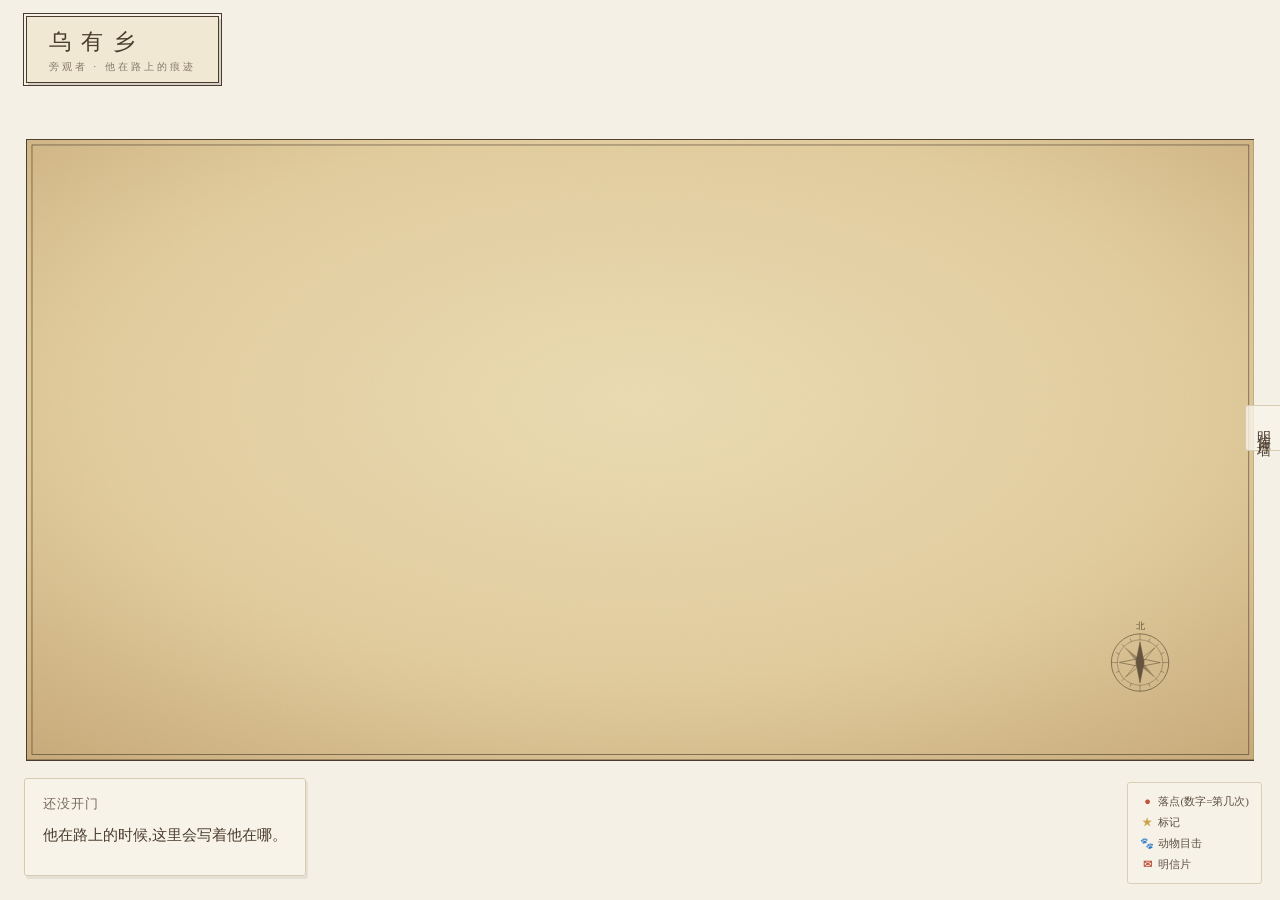
==== frontend/assets/nowhere/index.html @ 9dd32d0a "feat: integrate Nowhere travel into web and Android" ====
<!DOCTYPE html>
<html lang="zh">
<head>
<meta charset="utf-8">
<title>乌有乡 · 旁观者</title>
<style>
  :root{
    --paper:#f5f0e6; --sea:#eee3cb; --ink:#4a3b2c; --cinnabar:#b5442c;
    --line:#d8cbb0; --card:#f9f4eacc;
  }
  *{box-sizing:border-box;margin:0;padding:0}
  html,body{height:100%;overflow:hidden;background:var(--paper);
    font-family:"Songti SC","STSong","SimSun","Noto Serif CJK SC",serif;color:var(--ink)}
  #skycap{position:fixed;top:0;left:0;right:0;height:4px;z-index:5;transition:background 2s}
  #brand{position:fixed;top:16px;left:26px;z-index:5;pointer-events:none;
    background:#f1e8d4;border:1.5px solid var(--ink);outline:0.5px solid var(--ink);outline-offset:2px;
    padding:10px 22px 8px;box-shadow:2px 3px 0 #0002}
  #brand .t{font-family:"Kaiti","STKaiti","KaiTi_GB2312",serif;font-size:22px;letter-spacing:10px}
  #brand .s{font-size:10px;letter-spacing:3px;opacity:.65;margin-top:3px;text-align:center}
  #mapwrap{position:fixed;inset:0;display:flex;align-items:center;justify-content:center}
  #map{width:min(96vw,178vh);height:auto;max-height:92vh}
  #tip{position:fixed;z-index:20;display:none;pointer-events:none;
    background:#fffdf7;border:1px solid var(--ink);border-radius:2px;
    padding:6px 10px;font-size:12px;line-height:1.7;box-shadow:2px 3px 0 #0002;max-width:260px}
  #tip .zh{font-family:"Kaiti","STKaiti",serif;font-size:14px}
  #tip .dim{opacity:.65;font-size:11px}
  #legend{position:fixed;right:18px;bottom:16px;z-index:5;background:var(--card);
    border:1px solid var(--line);border-radius:3px;padding:8px 12px;font-size:11px;
    line-height:1.9;opacity:.9}
  #legend b{display:inline-block;width:14px;text-align:center;margin-right:4px}
  #now{position:fixed;left:24px;bottom:24px;max-width:420px;z-index:6;
    background:var(--card);backdrop-filter:blur(2px);
    border:1px solid var(--line);border-radius:3px;padding:16px 18px;
    box-shadow:2px 3px 0 #0001;transition:background 2s}
  #now .meta{font-size:13px;letter-spacing:1px;opacity:.75;margin-bottom:8px}
  #now .text{font-size:15px;line-height:1.9;max-height:38vh;overflow:auto}
  #now .stats{margin-top:10px;font-size:12px;opacity:.7}
  #wallbtn{position:fixed;right:0;top:45%;z-index:6;writing-mode:vertical-rl;
    background:var(--card);border:1px solid var(--line);border-right:none;
    padding:14px 8px;cursor:pointer;font-size:14px;letter-spacing:4px;border-radius:3px 0 0 3px}
  #wall{position:fixed;top:0;right:0;bottom:0;width:min(560px,92vw);z-index:8;
    background:var(--paper);border-left:1px solid var(--line);
    transform:translateX(100%);transition:transform .35s;overflow:auto;padding:22px}
  #wall.open{transform:none}
  #wall .wallhead{display:flex;align-items:center;gap:14px;margin-bottom:14px}
  #wall .backbtn{cursor:pointer;border:1px solid var(--line);background:#fffdf7;
    padding:6px 12px;font:inherit;font-size:13px;border-radius:2px}
  #wall .backbtn:hover{background:#f3ead6}
  #wall h2{font-size:16px;letter-spacing:3px;font-weight:normal}
  .grid{display:grid;grid-template-columns:1fr 1fr;gap:14px}
  .mini{cursor:pointer;border:1px solid var(--line);background:#fffdf7;padding:6px;
    transform:rotate(var(--tilt));box-shadow:1px 2px 0 #0001}
  .mini svg,.mini img{width:100%;height:auto;display:block}
  .mini .cap{font-size:12px;padding:6px 2px 2px;opacity:.8}
  #flip{position:fixed;inset:0;z-index:9;display:none;align-items:center;justify-content:center;
    background:#3a322655}
  #flip.open{display:flex}
  .card{width:min(680px,90vw);background:#fffdf7;border:1px solid var(--line);
    padding:18px;box-shadow:3px 6px 0 #0002;max-height:92vh;overflow:auto}
  .card svg,.card img{width:100%;height:auto;display:block}
  .back .words{font-size:16px;line-height:2;margin:14px 0;white-space:pre-wrap}
  .stamp{display:inline-block;border:2px solid var(--cinnabar);border-radius:50%;
    color:var(--cinnabar);font-size:12px;padding:10px 14px;transform:rotate(-8deg);
    text-align:center;line-height:1.6}
  .replies{margin-top:12px;font-size:13px;border-top:1px dashed var(--line);padding-top:8px}
  .replies .r{margin:4px 0}
  .replybox{display:flex;gap:8px;margin-top:10px}
  .replybox input{flex:1;background:#fffdf7;border:1px solid var(--line);padding:8px;
    font:inherit;font-size:14px}
  .replybox button{background:var(--cinnabar);color:#fffdf7;border:none;padding:8px 16px;
    font:inherit;cursor:pointer}
  .flipbar{display:flex;justify-content:space-between;margin-top:12px;font-size:13px}
  .flipbar span{cursor:pointer;text-decoration:underline;opacity:.8}
</style>
</head>
<body>
<div id="skycap"></div>
<div id="brand"><div class="t">乌有乡</div><div class="s">旁观者 · 他在路上的痕迹</div></div>
<div id="mapwrap"><svg id="map" viewBox="-14 -10 1028 520" preserveAspectRatio="xMidYMid meet"></svg></div>
<div id="tip"></div>
<div id="legend">
  <div><b style="color:#b5442c">●</b>落点(数字=第几次)</div>
  <div><b style="color:#c89b3c">★</b>标记</div>
  <div><b style="color:#7a6a4f">🐾</b>动物目击</div>
  <div><b style="color:#b5442c">✉</b>明信片</div>
</div>
<div id="now">
  <div class="meta" id="nowmeta">还没开门</div>
  <div class="text" id="nowtext">他在路上的时候,这里会写着他在哪。</div>
  <div class="stats" id="nowstats"></div>
</div>
<div id="wallbtn">明信片墙</div>
<div id="wall">
  <div class="wallhead"><button class="backbtn" id="wallback">← 返回地图</button><h2>明信片墙 · 寄回家的</h2></div>
  <div class="grid" id="wallgrid"></div>
</div>
<div id="flip"><div class="card" id="flipcard"></div></div>
<script>window.__atherloomToolPersona=new URLSearchParams(location.search).get("persona_id")||"__default__";</script>
<script src="/assets/standalone.js"></script>
<script src="static/world110m.js"></script>
<script>
if(typeof WORLD_COUNTRIES==="undefined")window.WORLD_COUNTRIES=[];
if(typeof WORLD_ROADS==="undefined")window.WORLD_ROADS=[];
if(typeof WORLD_RIVERS==="undefined")window.WORLD_RIVERS=[];
if(typeof WORLD_LAKES==="undefined")window.WORLD_LAKES=[];
if(typeof WORLD_TERRAIN==="undefined")window.WORLD_TERRAIN=[];
if(typeof WORLD_CITIES==="undefined")window.WORLD_CITIES=[];
</script>
<script>
const $=id=>document.getElementById(id);
const W=1000,H=500;
const proj=(lat,lon)=>[(lon+180)/360*W,(90-lat)/180*H];
const NS="http://www.w3.org/2000/svg";
const INK="#4a3b2c";
const KAITI='"Kaiti","STKaiti","KaiTi_GB2312",serif';
const mulberry=a=>()=>{a|=0;a=a+0x6D2B79F5|0;let t=Math.imul(a^a>>>15,1|a);
  t=t+Math.imul(t^t>>>7,61|t)^t;return((t^t>>>14)>>>0)/4294967296};
const hash=s=>{let h=0;for(const ch of s)h=(h*31+ch.codePointAt(0))|0;return h};

/* ── 悬浮信息卡 ──────────────────────────────── */
const tip=$("tip");
function bindTip(el,htmlFn){
  el.addEventListener("mouseenter",()=>{tip.innerHTML=htmlFn();tip.style.display="block";});
  el.addEventListener("mousemove",e=>{
    const pad=14,r=tip.getBoundingClientRect();
    let x=e.clientX+pad,y=e.clientY+pad;
    if(x+r.width>innerWidth-8)x=e.clientX-r.width-pad;
    if(y+r.height>innerHeight-8)y=e.clientY-r.height-pad;
    tip.style.left=x+"px";tip.style.top=y+"px";});
  el.addEventListener("mouseleave",()=>tip.style.display="none");
}

/* ── 天色:他的钟点 → 色带/天光 ─────────────────── */
function skyColors(h){
  if(h>=5&&h<8)  return ["#f3ddc9","#fdf6ec"];
  if(h>=8&&h<11) return ["#f0d9a8","#fdf3df"];
  if(h>=11&&h<16)return ["#ecd28f","#fdf1d8"];
  if(h>=16&&h<20)return ["#d9a6b8","#f7e4e0"];
  return ["#3a4666","#e9e4da"];
}
function phaseOf(h){return (h>=5&&h<8)?"dawn":(h>=8&&h<17)?"day":(h>=17&&h<20)?"dusk":"night";}

/* ── 小工具 ─────────────────────────────────── */
function mk(tag,attrs,parent){const e=document.createElementNS(NS,tag);
  for(const k in attrs)e.setAttribute(k,attrs[k]);(parent||$("map")).appendChild(e);return e;}
function seg(g,d,stroke,w,extra){const p=mk("path",Object.assign({d,fill:"none",
  stroke:stroke||INK,"stroke-width":w||0.5,"stroke-linecap":"round"},extra||{}),g);return p;}

/* ── 手绘地貌符号 ────────────────────────────── */
function symMtn(g,x,y,s,snow){
  seg(g,`M${x-5*s},${y+3*s} L${x},${y-4*s} L${x+5*s},${y+3*s}`,INK,0.7);
  seg(g,`M${x+1.5*s},${y+3*s} L${x+3.5*s},${y-1*s} L${x+6*s},${y+3*s}`,INK,0.5);
  seg(g,`M${x+0.8*s},${y-1.6*s} L${x+2.2*s},${y+0.4*s}`,INK,0.35);
  seg(g,`M${x+1.6*s},${y-0.2*s} L${x+3*s},${y+1.6*s}`,INK,0.35);
  if(snow)seg(g,`M${x-1.6*s},${y-1.2*s} L${x},${y-4*s} L${x+1.6*s},${y-1.2*s} L${x+0.6*s},${y-0.6*s} L${x-0.6*s},${y-0.6*s} Z`,INK,0.4,{fill:"#fffdf7"});
}
function symTree(g,x,y,s){
  seg(g,`M${x},${y+3*s} L${x},${y-0.5*s}`,INK,0.6);
  seg(g,`M${x-2.2*s},${y+0.4*s} L${x},${y-4*s} L${x+2.2*s},${y+0.4*s} Z`,INK,0.5,{fill:"#5a6b4a","fill-opacity":.35});
}
function symDune(g,x,y,s){
  seg(g,`M${x-4*s},${y} Q${x},${y-2.4*s} ${x+4*s},${y}`,INK,0.5);
  seg(g,`M${x-2.6*s},${y+1.6*s} Q${x},${y-0.2*s} ${x+2.6*s},${y+1.6*s}`,INK,0.35);
}
function symWave(g,x,y,s){
  seg(g,`M${x-4*s},${y} Q${x-2*s},${y-2*s} ${x},${y} T${x+4*s},${y}`,INK,0.5);
}
function symHouse(g,x,y,s){
  seg(g,`M${x-2.4*s},${y+2.4*s} L${x-2.4*s},${y-0.6*s} L${x+2.4*s},${y-0.6*s} L${x+2.4*s},${y+2.4*s}`,INK,0.5);
  seg(g,`M${x-3*s},${y-0.6*s} L${x},${y-3.4*s} L${x+3*s},${y-0.6*s}`,INK,0.6);
}
function symGrass(g,x,y,s){
  seg(g,`M${x-1.6*s},${y+1.6*s} Q${x-1.8*s},${y-1*s} ${x-2.4*s},${y-2*s}`,INK,0.45);
  seg(g,`M${x},${y+1.6*s} Q${x},${y-1.4*s} ${x},${y-2.6*s}`,INK,0.45);
  seg(g,`M${x+1.6*s},${y+1.6*s} Q${x+1.8*s},${y-1*s} ${x+2.4*s},${y-2*s}`,INK,0.45);
}
const SURF_SYM={rock:"mtn",forest:"tree",sand:"dune",snow:"snow",ice:"snow",
  water_ocean:"wave",water_fresh:"wave",urban:"house",wetland:"grass",grass:"grass",bare:"dune"};
function drawSym(g,kind,x,y,s){
  if(kind==="mtn")symMtn(g,x,y,s,false);
  else if(kind==="snow")symMtn(g,x,y,s,true);
  else if(kind==="tree")symTree(g,x,y,s);
  else if(kind==="dune")symDune(g,x,y,s);
  else if(kind==="wave")symWave(g,x,y,s);
  else if(kind==="house")symHouse(g,x,y,s);
  else symGrass(g,x,y,s);
}
/* 落点周围长出地貌——他走过的地方,地图有了细节 */
function scatterTerrain(g,x,y,surface,seed){
  const kind=SURF_SYM[surface]||"grass";
  const rnd=mulberry(seed);
  for(let i=0;i<7;i++){
    const a=rnd()*Math.PI*2,r=9+rnd()*11;
    drawSym(g,kind,x+Math.cos(a)*r,y+Math.sin(a)*r*0.65+4,0.75+rnd()*0.45);
  }
}

/* ── 罗盘玫瑰(右下海面) ──────────────────────── */
function drawCompass(x,y){
  const g=mk("g",{opacity:.8});
  mk("circle",{cx:x,cy:y,r:24,fill:"none",stroke:INK,"stroke-width":0.6},g);
  mk("circle",{cx:x,cy:y,r:19,fill:"none",stroke:INK,"stroke-width":0.35},g);
  for(let i=0;i<16;i++){const a=i*Math.PI/8,r1=19,r2=i%4===0?24:21.5;
    seg(g,`M${x+r1*Math.cos(a)},${y+r1*Math.sin(a)} L${x+r2*Math.cos(a)},${y+r2*Math.sin(a)}`,INK,0.4,g);}
  seg(g,`M${x},${y-17} L${x+3.4},${y} L${x},${y+17} L${x-3.4},${y} Z`,INK,0.5,{fill:INK},g);
  seg(g,`M${x-17},${y} L${x},${y+3.4} L${x+17},${y} L${x},${y-3.4} Z`,INK,0.5,{fill:"none"},g);
  seg(g,`M${x-12},${y-12} L${x},${y+2.4} L${x+12},${y+12} L${x},${y-2.4} Z`,"",0,{fill:INK,opacity:.55},g);
  seg(g,`M${x+12},${y-12} L${x},${y+2.4} L${x-12},${y+12} L${x},${y-2.4} Z`,"",0,{fill:"none",stroke:INK,"stroke-width":.4},g);
  const t=mk("text",{x:x,y:y-28,"font-size":7.5,fill:INK,"text-anchor":"middle","font-family":KAITI},g);
  t.textContent="北";
}

/* ── 地图 ─────────────────────────────────────── */
/* ── 地图:羊皮纸/手绘墨/中世纪 ───────────────── */
function drawLand(){
  const svg=$("map");
  // 羊皮纸底: 中心亮边缘暗 + 纸纹
  const defs=mk("defs",{});
  defs.innerHTML=`
    <radialGradient id="parch" cx="50%" cy="42%" r="75%">
      <stop offset="0%" stop-color="#ecdcB4"/>
      <stop offset="60%" stop-color="#e2cd9e"/>
      <stop offset="100%" stop-color="#c9ac7c"/>
    </radialGradient>
    <filter id="grain"><feTurbulence type="fractalNoise" baseFrequency="0.9" numOctaves="2" result="n"/>
      <feColorMatrix in="n" type="matrix" values="0 0 0 0 0.35 0 0 0 0 0.27 0 0 0 0 0.16 0 0 0 0.05 0"/>
      <feComposite operator="over" in2="SourceGraphic"/></filter>
    <filter id="wobble"><feTurbulence type="fractalNoise" baseFrequency="0.012" numOctaves="2" result="n"/>
      <feDisplacementMap in="SourceGraphic" in2="n" scale="2.2"/></filter>`;
  mk("rect",{x:-14,y:-10,width:1028,height:520,fill:"url(#parch)"});
  mk("rect",{x:-14,y:-10,width:1028,height:520,fill:"none",filter:"url(#grain)"});
  // 国家(虚线边界,无填充,地形透出来)
  const gl=mk("g",{id:"lg-land",filter:"url(#wobble)"});
  const glabel=mk("g",{id:"lg-clabel","pointer-events":"none"});
  WORLD_COUNTRIES.forEach((c)=>{
    const d=c.r.map(ring=>ring.map((pt,j)=>(j?"L":"M")+proj(pt[1],pt[0]).map(v=>v.toFixed(1)).join(",")).join("")+"Z").join("");
    let minx=1e9,maxx=-1e9,miny=1e9,maxy=-1e9;
    for(const ring of c.r)for(const[lo,la]of ring){
      const[px,py]=proj(la,lo);
      if(px<minx)minx=px;if(px>maxx)maxx=px;if(py<miny)miny=py;if(py>maxy)maxy=py;}
    const bw=maxx-minx,bh=maxy-miny;
    const big=bw>30||bw*bh>900;
    // 小国不画边界(中世纪没有那么多界),但留着悬浮
    const p=mk("path",{d,fill:"#d9bd8a","fill-opacity":0,stroke:INK,
      "stroke-width":big?0.5:0,"stroke-linejoin":"round","fill-rule":"evenodd",opacity:big?.75:1},gl);
    p.addEventListener("mouseenter",()=>p.setAttribute("fill-opacity","0.4"));
    p.addEventListener("mouseleave",()=>p.setAttribute("fill-opacity","0"));
    bindTip(p,()=>`<div class="zh">${c.z}</div><div class="dim">${c.n}</div>`);
    if(bw>34||bw*bh>1300){
      const[tx,ty]=proj(c.c[1],c.c[0]);
      const fs=Math.max(7,Math.min(12,bw/9));
      const t=mk("text",{x:tx,y:ty,"font-size":fs,fill:INK,"text-anchor":"middle",
        opacity:.8,"letter-spacing":2,"font-family":KAITI,
        "paint-order":"stroke",stroke:"#e6d4a6","stroke-width":2.2},glabel);
      t.textContent=c.z;
    }
  });
  // 湖泊
  const glk=mk("g",{id:"lg-lakes"});
  for(const ring of WORLD_LAKES){
    mk("path",{d:ring.map((pt,i)=>(i?"L":"M")+proj(pt[1],pt[0]).map(v=>v.toFixed(1)).join(",")).join("")+"Z",
      fill:"#d3bd90",stroke:INK,"stroke-width":0.3,opacity:.8},glk);
  }
  // 河流(墨线)
  const grv=mk("g",{id:"lg-rivers",opacity:.65});
  let rvPath="";
  for(const line of WORLD_RIVERS)
    rvPath+=line.map((pt,i)=>(i?"L":"M")+proj(pt[1],pt[0]).map(v=>v.toFixed(1)).join(",")).join("");
  seg(grv,rvPath,INK,0.35);
  // 手绘地貌符号: 山/雪/树/沙——全世界都长出来
  const gt=mk("g",{id:"lg-relief",opacity:.85});
  for(const[lo,la,k,sc]of WORLD_TERRAIN){
    const[x,y]=proj(la,lo);
    const s=sc||1;
    if(k==="m")symMtn(gt,x,y,1.1*s,false);
    else if(k==="s")symMtn(gt,x,y,1.1*s,true);
    else if(k==="t"){symTree(gt,x,y,0.85*s);symTree(gt,x+2.6,y+1.2,0.6*s);}
    else symDune(gt,x,y,0.85*s);
  }
  // 路网 = 虚线小径(中世纪没有公路,只有路)
  const rd=mk("g",{id:"lg-roads",opacity:.25});
  let rdPath="";
  for(const line of WORLD_ROADS)
    rdPath+=line.map((pt,i)=>(i?"L":"M")+proj(pt[1],pt[0]).map(v=>v.toFixed(1)).join(",")).join("");
  seg(rd,rdPath,INK,0.35,{"stroke-dasharray":"1.6,1.8"});
  // 大城市: 小房子+名
  const gcity=mk("g",{id:"lg-city"});
  for(const c of WORLD_CITIES){
    if(!c.big)continue;
    const[x,y]=proj(c.c[1],c.c[0]);
    symHouse(gcity,x,y,0.75);
    const t=mk("text",{x:x+3.4,y:y+2,"font-size":6.5,fill:INK,
      opacity:.9,"font-family":KAITI,"paint-order":"stroke",stroke:"#e6d4a6","stroke-width":1.8},gcity);
    t.textContent=c.z;
  }
  drawCompass(918,428);
  // 图框:双线
  mk("rect",{x:-14,y:-10,width:1028,height:520,fill:"none",stroke:INK,"stroke-width":1.6});
  mk("rect",{x:-9,y:-5,width:1018,height:510,fill:"none",stroke:INK,"stroke-width":0.5});
  // 数据图层
  for(const id of["lg-terrain","lg-path","lg-sight","lg-card","lg-mark","lg-pin"])
    mk("g",{id});
}

function dot(g,x,y,r,fill,stroke){const c=document.createElementNS(NS,"circle");
  c.setAttribute("cx",x);c.setAttribute("cy",y);c.setAttribute("r",r);
  c.setAttribute("fill",fill);if(stroke)c.setAttribute("stroke",stroke);
  g.appendChild(c);return c;}

/* ── 数据图层(每轮重画) ─────────────────────── */
function renderMap(hist,marks,sights,cards){
  for(const id of["lg-terrain","lg-path","lg-sight","lg-card","lg-mark","lg-pin"])
    $(id).replaceChildren();
  // 落点地貌(先画,垫在图钉下)
  for(const l of hist.landings||[]){const[x,y]=proj(l.lat,l.lon);
    scatterTerrain($("lg-terrain"),x,y,l.surface,hash(l.place));}
  // path
  const pts=(hist.path||[]).map(s=>proj(s.lat,s.lon));
  if(pts.length>1){const pl=mk("polyline",{
    points:pts.map(p=>p.map(v=>v.toFixed(1)).join(",")).join(" "),
    fill:"none",stroke:INK,"stroke-width":0.8,opacity:.55,"stroke-dasharray":"2.5,2"},$("lg-path"));}
  // 动物爪印
  for(const s of sights){const[x,y]=proj(s.lat,s.lon);
    const g=$("lg-sight");
    const c1=dot(g,x,y,1.2,"#7a6a4f");dot(g,x-1.6,y-1.6,.7,"#7a6a4f");dot(g,x+1.6,y-1.6,.7,"#7a6a4f");
    const dist=s.distance_m?(s.distance_m>=1000?(s.distance_m/1000).toFixed(1)+"km":s.distance_m+"m"):"?";
    bindTip(c1,()=>`<div class="zh">🐾 ${s.common_name||s.name}</div><div class="dim">${dist} · ${s.seen_at||""}</div>`);}
  // 明信片信封
  for(const cd of cards){const st=cd.stamp||{};if(st.lat==null)continue;
    const[x,y]=proj(st.lat,st.lon);const r=mk("rect",{x:x-2.2,y:y-1.5,width:4.4,height:3,
      fill:"#fffdf7",stroke:"#b5442c","stroke-width":0.5},$("lg-card"));
    r.style.cursor="pointer";
    bindTip(r,()=>`<div class="zh">✉ 明信片 · ${st.place}</div><div class="dim">${(st.local_time||"").slice(0,16)} · 点开看</div>`);
    r.onclick=()=>openCard(cd.id);}
  // marks 星
  for(const m of marks){const[x,y]=proj(m.lat,m.lon);
    const s=mk("path",{d:"M0,-3 L0.9,-0.9 3,-0.9 1.4,0.5 1.9,3 0,1.5 -1.9,3 -1.4,0.5 -3,-0.9 -0.9,-0.9 Z",
      transform:`translate(${x},${y}) scale(0.9)`,fill:"#c89b3c",stroke:INK,"stroke-width":0.3},$("lg-mark"));
    bindTip(s,()=>`<div class="zh">★ ${m.name}</div>${m.note?`<div class="dim">${m.note}</div>`:""}`);}
  // 落点图钉+卷轴地名标
  for(const l of hist.landings||[]){const[x,y]=proj(l.lat,l.lon);
    const c=dot($("lg-pin"),x,y,2.2,"#b5442c","#fffdf7");
    bindTip(c,()=>`<div class="zh">${l.place}</div><div class="dim">第 ${l.count} 次来 · ${(l.last||"").slice(0,10)}</div>`);
    // 卷轴标签
    const label=l.place+(l.count>1?" "+l.count:"");
    const wpx=label.length*6.8+8;
    const lx=x+6>W-wpx-8?x-6-wpx:x+6, ly=y-14;
    const g2=$("lg-pin");
    mk("rect",{x:lx,y:ly,width:wpx,height:11,rx:2,fill:"#fffdf7",stroke:INK,"stroke-width":0.4,opacity:.92},g2);
    const t=mk("text",{x:lx+wpx/2,y:ly+8,"font-size":6.8,fill:INK,"text-anchor":"middle","font-family":KAITI},g2);
    t.textContent=label;
  }
}

/* ── 当下卡片 ─────────────────────────────────── */
function renderNow(st){
  const meta=$("nowmeta"),text=$("nowtext"),stats=$("nowstats");
  if(!st.pos){meta.textContent="还没开门";text.textContent="他在路上的时候,这里会写着他在哪。";
    stats.textContent="";return;}
  let h=null;
  if(st.local_time)h=parseInt(st.local_time.slice(11,13),10);
  const when=st.local_time?st.local_time.slice(0,16).replace("T"," "):"";
  const env=st.env||{};
  meta.textContent=(when?when+" · ":"")+(st.mode||"walk")+
    (env.temp_c!=null?" · "+env.temp_c+"°":"")+(env.elevation!=null?" · "+env.elevation+"m":"");
  text.textContent=st.last_text||"……";
  const bits=[];
  if(st.radio&&st.radio.name)bits.push("📻 "+st.radio.name);
  stats.textContent=bits.join(" · ");
  if(h!=null){const[cap,card]=skyColors(h);
    $("skycap").style.background=cap;$("now").style.background=card+"dd";}
}

/* ── 明信片正面:真图优先,SVG 兜底 ─────────────── */
function frontHTML(stamp,id,frontImg){
  if(frontImg)return `<img src="${frontImg}" alt="">`;
  return frontSVG(stamp,id);
}
function frontSVG(stamp,id){
  const rnd=mulberry(id*7919+13);
  const h=stamp.local_time?parseInt(stamp.local_time.slice(11,13),10):12;
  const ph=stamp.phase||phaseOf(h);
  const skies={dawn:["#f3ddc9","#e8b48f"],day:["#cfe3ee","#f5e9c9"],
    dusk:["#e8b48f","#7d6b9e"],night:["#26304d","#10182e"]};
  const[top,bot]=skies[ph]||skies.day;
  const surf=stamp.surface||"grass",elev=stamp.elevation||0;
  const wx=stamp.weather||"";
  let g="";
  g+=`<defs><linearGradient id="sky${id}" x1="0" y1="0" x2="0" y2="1">
    <stop offset="0" stop-color="${top}"/><stop offset="1" stop-color="${bot}"/></linearGradient></defs>`;
  g+=`<rect width="300" height="190" fill="url(#sky${id})"/>`;
  const cx=60+rnd()*180,cy=30+rnd()*40;
  if(ph==="night")g+=`<circle cx="${cx}" cy="${cy}" r="10" fill="#e8e4d8"/>`;
  else g+=`<circle cx="${cx}" cy="${cy}" r="12" fill="${ph==="dusk"?"#d96f4e":"#f2d98a"}" opacity=".9"/>`;
  const ink="#3a3226";
  if(surf==="forest"){
    for(let i=0;i<9;i++){const x=i*36+rnd()*10,th=30+rnd()*25;
      g+=`<path d="M${x},150 l10,-${th} l10,${th} Z" fill="${ink}" opacity="${.55+rnd()*.3}"/>`;}
    g+=`<rect y="150" width="300" height="40" fill="#5a6b4a"/>`;
  }else if(surf==="urban"){
    for(let i=0;i<7;i++){const x=i*44+rnd()*8,bh=30+rnd()*50,bw=24+rnd()*14;
      g+=`<rect x="${x}" y="${150-bh}" width="${bw}" height="${bh}" fill="${ink}" opacity=".6"/>`;}
    g+=`<path d="M150,150 l8,-45 l8,45 Z" fill="${ink}" opacity=".7"/>`;
    g+=`<rect y="150" width="300" height="40" fill="#8a8073"/>`;
  }else if(surf==="sand"){
    g+=`<path d="M0,150 Q75,${118+rnd()*10} 150,142 T300,138 V190 H0 Z" fill="#d9b97e"/>`;
    g+=`<path d="M0,162 Q100,146 200,158 T300,154 V190 H0 Z" fill="#c9a86a"/>`;
  }else if(surf==="snow"||surf==="ice"){
    g+=`<path d="M0,140 L60,${108+rnd()*12} 120,132 190,${100+rnd()*14} 300,126 V190 H0 Z" fill="#f2f0ea"/>`;
  }else if(surf==="water_ocean"||surf==="water_fresh"){
    g+=`<rect y="120" width="300" height="70" fill="${ph==="night"?"#1d2a44":"#7fa3b8"}"/>`;
    g+=`<line x1="0" y1="120" x2="300" y2="120" stroke="${ink}" stroke-width="0.6" opacity=".5"/>`;
    for(let i=0;i<4;i++){const y=132+i*12;
      g+=`<path d="M${20+rnd()*40},${y} q30,4 60,0 t60,0" stroke="#f5f0e6" fill="none" stroke-width="0.8" opacity=".5"/>`;}
  }else if(surf==="rock"||elev>1500){
    g+=`<path d="M0,150 L50,${90+rnd()*20} 90,130 140,${80+rnd()*20} 200,120 250,${95+rnd()*15} 300,132 V190 H0 Z" fill="${ink}" opacity=".65"/>`;
  }else{
    g+=`<path d="M0,150 Q150,${130+rnd()*10} 300,146 V190 H0 Z" fill="#7a8a5a"/>`;
    g+=`<path d="M230,148 l0,-22 M230,126 q-10,-8 -16,2 M230,126 q10,-10 17,1" stroke="${ink}" stroke-width="1.6" fill="none" opacity=".6"/>`;
  }
  if(/雨/.test(wx))for(let i=0;i<14;i++){const x=rnd()*300,y=rnd()*150;
    g+=`<line x1="${x}" y1="${y}" x2="${x-3}" y2="${y+9}" stroke="#e8e4da" stroke-width="0.8" opacity=".7"/>`;}
  if(/雪/.test(wx))for(let i=0;i<20;i++)
    g+=`<circle cx="${rnd()*300}" cy="${rnd()*160}" r="1" fill="#fff" opacity=".8"/>`;
  if(/阴|云|雾/.test(wx))g+=`<rect width="300" height="190" fill="#9aa0a8" opacity=".18"/>`;
  g+=`<rect x="4" y="4" width="292" height="182" fill="none" stroke="#f5f0e6" stroke-width="3"/>`;
  return `<svg viewBox="0 0 300 190" xmlns="${NS}">${g}</svg>`;
}

/* ── 明信片墙 ─────────────────────────────────── */
let CARDS=[];
function renderWall(cards){
  CARDS=cards;
  $("wallgrid").innerHTML=cards.map((c,i)=>
    `<div class="mini" style="--tilt:${(i%3-1)*1.2}deg" onclick="openCard(${c.id})">
      ${frontHTML(c.stamp||{},c.id,c.front_img)}
      <div class="cap">${(c.stamp||{}).place||""} · ${((c.stamp||{}).local_time||"").slice(0,10)}</div>
    </div>`).join("")||"<p>还没有明信片。他寄了,这里就有。</p>";
}
function openCard(id){
  const c=CARDS.find(x=>x.id===id);if(!c)return;
  const st=c.stamp||{};
  const replies=(c.replies||[]).map(r=>`<div class="r">↩ ${r.content||r}</div>`).join("");
  $("flipcard").innerHTML=`
    ${frontHTML(st,c.id,c.front_img)}
    <div class="back">
      <div class="words">${c.text||""}</div>
      <div class="stamp">${st.place||""}<br>${Math.abs(st.lat||0).toFixed(1)}°${st.lat>=0?"N":"S"} ${Math.abs(st.lon||0).toFixed(1)}°${st.lon>=0?"E":"W"}<br>${st.local_time||""}</div>
      <div class="replies">${replies}
        <div class="replybox">
          <input id="replyin" placeholder="回他一句……">
          <button onclick="sendReply(${c.id})">寄回</button>
        </div>
      </div>
      <div class="flipbar"><span onclick="closeFlip()">合上</span><span onclick="tearCard(${c.id})" style="color:#b5442c">撕掉</span><span>${st.elevation!=null?"海拔 "+st.elevation+"m":""} ${st.weather||""}</span></div>
    </div>`;
  $("flip").classList.add("open");
}
function closeFlip(){$("flip").classList.remove("open");}
async function sendReply(id){
  const v=$("replyin").value.trim();if(!v)return;
  const r=await fetch(`/postcard/${id}/reply`,{method:"POST",
    headers:{"Content-Type":"application/json"},body:JSON.stringify({content:v})});
  if(r.ok){$("replyin").value="";load();}
}
async function tearCard(id){
  const c=CARDS.find(x=>x.id===id);
  const where=(c&&c.stamp&&c.stamp.place)||"这张";
  if(!confirm(`撕掉「${where}」这张明信片?`))return;
  const r=await fetch(`/postcard/${id}`,{method:"DELETE"});
  if(r.ok){closeFlip();load();}
}

/* ── 轮询 ─────────────────────────────────────── */
async function load(){
  try{
    const[st,hist,marks,sights,cards]=await Promise.all([
      fetch("/state").then(r=>r.json()),
      fetch("/history").then(r=>r.json()),
      fetch("/marks").then(r=>r.json()),
      fetch("/sightings").then(r=>r.json()),
      fetch("/postcards").then(r=>r.json()),
    ]);
    renderNow(st);
    renderMap(hist,marks,sights,cards);
    renderWall(cards);
  }catch(e){/* 他不在线也不炸,下轮再来 */}
}
function setWall(open){
  $("wall").classList.toggle("open",open);
  $("wallbtn").style.display=open?"none":"block";
}
$("wallbtn").onclick=()=>setWall(true);
$("wallback").onclick=()=>setWall(false);
$("flip").onclick=e=>{if(e.target.id==="flip")closeFlip();};
drawLand();
load();
setInterval(load,4000);
</script>
</body>
</html>
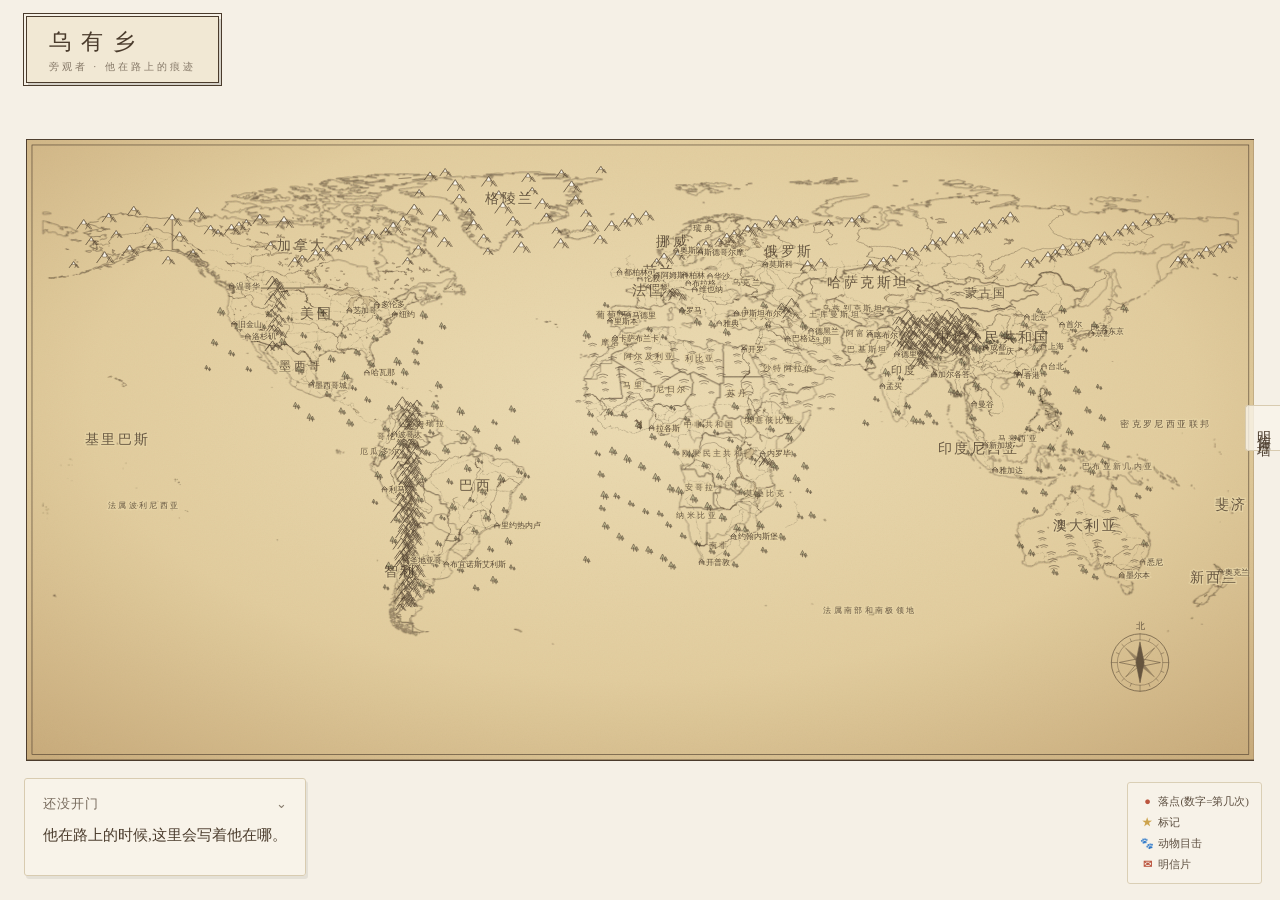
==== commit 2016b830: "fix: release Android v0.5.74" ====
--- a/frontend/assets/nowhere/index.html
+++ b/frontend/assets/nowhere/index.html
@@ -31,10 +31,18 @@
   #now{position:fixed;left:24px;bottom:24px;max-width:420px;z-index:6;
     background:var(--card);backdrop-filter:blur(2px);
     border:1px solid var(--line);border-radius:3px;padding:16px 18px;
-    box-shadow:2px 3px 0 #0001;transition:background 2s}
-  #now .meta{font-size:13px;letter-spacing:1px;opacity:.75;margin-bottom:8px}
+    box-shadow:2px 3px 0 #0001;transition:background 2s,padding .25s}
+  #nowtoggle{display:flex;align-items:center;justify-content:space-between;gap:14px;width:100%;
+    color:inherit;background:none;border:0;padding:0;font:inherit;text-align:left;cursor:pointer}
+  #now .meta{font-size:13px;letter-spacing:1px;opacity:.75}
+  #nowchevron{font-size:13px;opacity:.65;transition:transform .2s}
   #now .text{font-size:15px;line-height:1.9;max-height:38vh;overflow:auto}
   #now .stats{margin-top:10px;font-size:12px;opacity:.7}
+  #nowbody{display:grid;grid-template-rows:1fr;opacity:1;transition:grid-template-rows .25s,opacity .2s}
+  #nowbody>div{overflow:hidden;padding-top:8px}
+  #now.collapsed{padding:10px 14px}
+  #now.collapsed #nowbody{grid-template-rows:0fr;opacity:0}
+  #now.collapsed #nowchevron{transform:rotate(-90deg)}
   #wallbtn{position:fixed;right:0;top:45%;z-index:6;writing-mode:vertical-rl;
     background:var(--card);border:1px solid var(--line);border-right:none;
     padding:14px 8px;cursor:pointer;font-size:14px;letter-spacing:4px;border-radius:3px 0 0 3px}
@@ -71,6 +79,11 @@
     font:inherit;cursor:pointer}
   .flipbar{display:flex;justify-content:space-between;margin-top:12px;font-size:13px}
   .flipbar span{cursor:pointer;text-decoration:underline;opacity:.8}
+  @media(max-width:700px){
+    #brand{top:10px;left:14px;padding:7px 14px 6px}
+    #now{left:12px;right:48px;bottom:12px;max-width:none}
+    #legend{display:none}
+  }
 </style>
 </head>
 <body>
@@ -85,9 +98,8 @@
   <div><b style="color:#b5442c">✉</b>明信片</div>
 </div>
 <div id="now">
-  <div class="meta" id="nowmeta">还没开门</div>
-  <div class="text" id="nowtext">他在路上的时候,这里会写着他在哪。</div>
-  <div class="stats" id="nowstats"></div>
+  <button id="nowtoggle" type="button" aria-expanded="true"><span class="meta" id="nowmeta">还没开门</span><span id="nowchevron" aria-hidden="true">⌄</span></button>
+  <div id="nowbody"><div><div class="text" id="nowtext">他在路上的时候,这里会写着他在哪。</div><div class="stats" id="nowstats"></div></div></div>
 </div>
 <div id="wallbtn">明信片墙</div>
 <div id="wall">
@@ -493,6 +505,12 @@
 $("wallbtn").onclick=()=>setWall(true);
 $("wallback").onclick=()=>setWall(false);
 $("flip").onclick=e=>{if(e.target.id==="flip")closeFlip();};
+function setNowCollapsed(collapsed){
+  $("now").classList.toggle("collapsed",collapsed);
+  $("nowtoggle").setAttribute("aria-expanded",String(!collapsed));
+}
+$("nowtoggle").onclick=()=>setNowCollapsed(!$("now").classList.contains("collapsed"));
+setNowCollapsed(matchMedia("(max-width:700px)").matches);
 drawLand();
 load();
 setInterval(load,4000);
